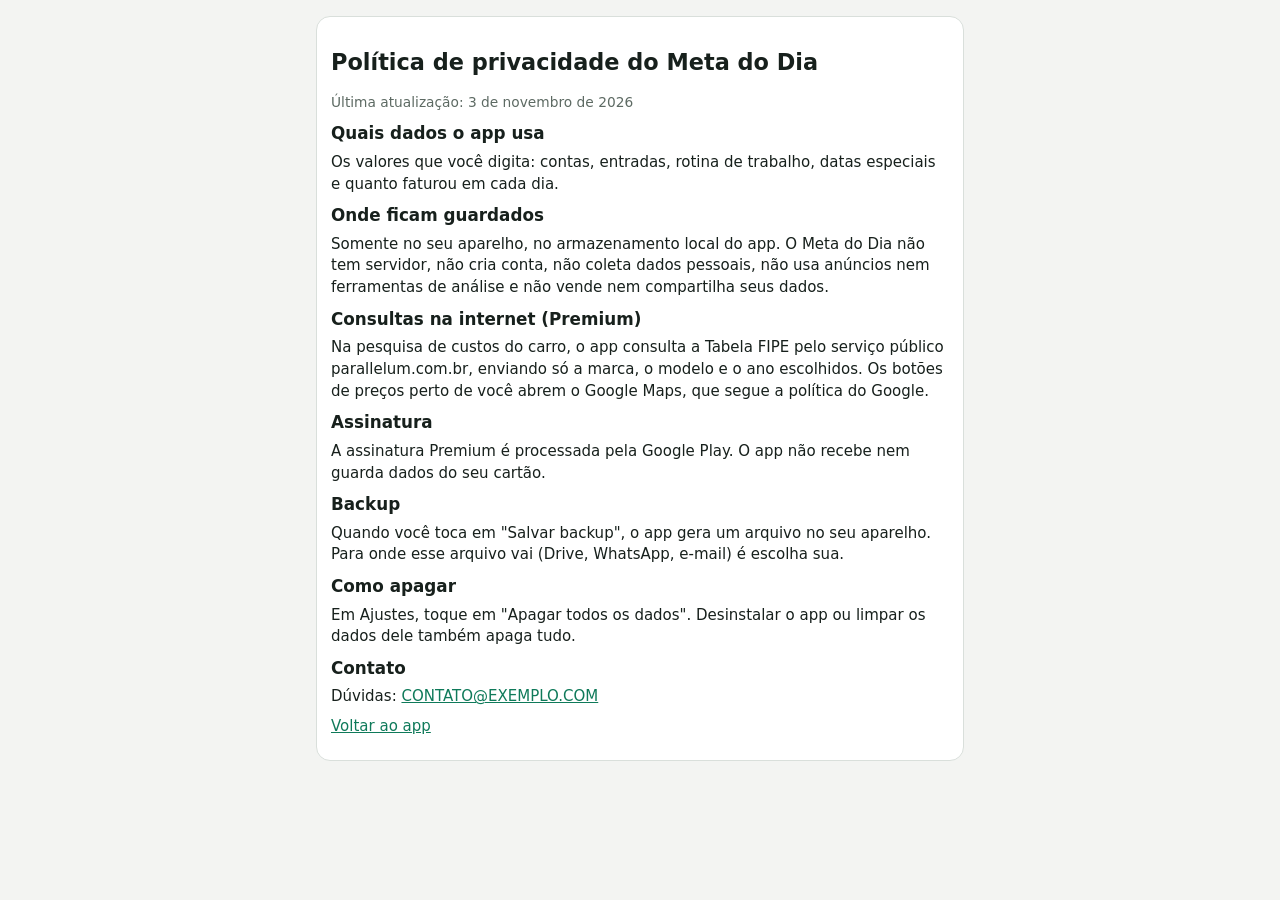
==== privacidade.html @ c52a78ba "Publica o app Meta do Dia (PWA) Co-Authored-By: Claude Opus 5.5 <noreply@anthropic.com> Claude-Sessi" ====
<!DOCTYPE html>
<html lang="pt-BR">
<head>
<meta charset="UTF-8">
<meta name="viewport" content="width=device-width, initial-scale=1">
<title>Privacidade · Meta do Dia</title>
<link rel="stylesheet" href="styles.css">
<style>body{padding-bottom:24px}.wrap{max-width:680px}h1{font-size:1.4rem}</style>
</head>
<body>
<main class="wrap">
<div class="card">
<h1>Política de privacidade do Meta do Dia</h1>
<p class="muted">Última atualização: 3 de novembro de 2026</p>
<h2>Quais dados o app usa</h2>
<p>Os valores que você digita: contas, entradas, rotina de trabalho, datas especiais e quanto faturou em cada dia.</p>
<h2>Onde ficam guardados</h2>
<p>Somente no seu aparelho, no armazenamento local do app. O Meta do Dia não tem servidor, não cria conta, não coleta dados pessoais, não usa anúncios nem ferramentas de análise e não vende nem compartilha seus dados.</p>
<h2>Consultas na internet (Premium)</h2>
<p>Na pesquisa de custos do carro, o app consulta a Tabela FIPE pelo serviço público parallelum.com.br, enviando só a marca, o modelo e o ano escolhidos. Os botões de preços perto de você abrem o Google Maps, que segue a política do Google.</p>
<h2>Assinatura</h2>
<p>A assinatura Premium é processada pela Google Play. O app não recebe nem guarda dados do seu cartão.</p>
<h2>Backup</h2>
<p>Quando você toca em "Salvar backup", o app gera um arquivo no seu aparelho. Para onde esse arquivo vai (Drive, WhatsApp, e-mail) é escolha sua.</p>
<h2>Como apagar</h2>
<p>Em Ajustes, toque em "Apagar todos os dados". Desinstalar o app ou limpar os dados dele também apaga tudo.</p>
<h2>Contato</h2>
<p>Dúvidas: <a href="mailto:CONTATO@EXEMPLO.COM">CONTATO@EXEMPLO.COM</a></p>
<p><a href="index.html">Voltar ao app</a></p>
</div>
</main>
</body>
</html>
---- styles.css ----
/* Meta do Dia: fontes do sistema (funciona offline), cores em tokens, claro e escuro */
:root{
  --bg:#f3f4f2; --surface:#ffffff; --fg:#17201c; --muted:#5d6a63; --line:#d9dfdb;
  --accent:#0f7a5a; --accent-fg:#ffffff; --accent-soft:#dff1ea; --good:#137a43; --good-bg:#e3f4ea; --bad:#b4372b; --bad-bg:#fbe7e4;
  --warn:#9a5b00; --warn-bg:#fdf0d9; --chip:#e8ece9; --gold:#b07d10; --gold-bg:#fbf1d6;
  --font:system-ui,-apple-system,"Segoe UI",Roboto,sans-serif; --num:ui-monospace,"Roboto Mono",monospace;
  --shadow:0 -8px 30px rgba(0,0,0,.18);
  color-scheme:light;
}
@media (prefers-color-scheme:dark){:root:not([data-theme="light"]){
  --bg:#111614; --surface:#19201d; --fg:#e7ece9; --muted:#9aa8a0; --line:#2c3632;
  --accent:#3cc497; --accent-fg:#06140f; --accent-soft:#183a2e; --good:#5fd48f; --good-bg:#16301f; --bad:#ff8a7a; --bad-bg:#3a1c18;
  --warn:#f2b45a; --warn-bg:#3a2a12; --chip:#242d29; --gold:#e8bd55; --gold-bg:#352a10; --shadow:0 -8px 30px rgba(0,0,0,.5); color-scheme:dark}}
:root[data-theme="dark"]{
  --bg:#111614; --surface:#19201d; --fg:#e7ece9; --muted:#9aa8a0; --line:#2c3632;
  --accent:#3cc497; --accent-fg:#06140f; --accent-soft:#183a2e; --good:#5fd48f; --good-bg:#16301f; --bad:#ff8a7a; --bad-bg:#3a1c18;
  --warn:#f2b45a; --warn-bg:#3a2a12; --chip:#242d29; --gold:#e8bd55; --gold-bg:#352a10; --shadow:0 -8px 30px rgba(0,0,0,.5); color-scheme:dark}
*,*::before,*::after{box-sizing:border-box}
html{-webkit-text-size-adjust:100%}
body{margin:0;background:var(--bg);color:var(--fg);font-family:var(--font);font-size:15px;line-height:1.45;
  padding-bottom:calc(76px + env(safe-area-inset-bottom));-webkit-tap-highlight-color:transparent}
body.travado{overflow:hidden}
h2{font-size:1.05rem;margin:0 0 6px;font-weight:700}
h3{font-size:.95rem;margin:0 0 8px}
p{margin:0 0 8px}
.muted,.hint{color:var(--muted);font-size:.86rem}
.center{text-align:center}
.num{font-family:var(--num);font-variant-numeric:tabular-nums}
.opt{font-weight:400;color:var(--muted);font-size:.75rem}
a{color:var(--accent)}
button{font-family:inherit;color:inherit}
:focus-visible{outline:2px solid var(--accent);outline-offset:2px}
[hidden]{display:none!important}

.top{position:sticky;top:0;z-index:5;background:var(--surface);border-bottom:1px solid var(--line);
  padding:calc(8px + env(safe-area-inset-top)) 16px 8px;display:flex;align-items:center;justify-content:space-between;gap:10px}
.brand{display:flex;align-items:center;gap:8px;font-weight:800;font-size:1.05rem;min-width:0}
.brand img{border-radius:7px}
.pro-tag{font-size:.66rem;font-weight:800;letter-spacing:.06em;text-transform:uppercase;background:var(--gold-bg);color:var(--gold);border:1px solid var(--gold);padding:1px 7px;border-radius:999px}
.pro-mini{font-size:.62rem;font-weight:800;background:var(--gold-bg);color:var(--gold);padding:0 5px;border-radius:4px;margin-left:4px}
.cyc{display:flex;align-items:center;gap:4px}
.cyc-txt{display:grid;text-align:center;line-height:1.15;min-width:100px}
.cyc-txt strong{font-size:.92rem}
.cyc-txt span{font-size:.72rem;color:var(--muted)}
.ib{width:40px;height:40px;flex:none;border-radius:999px;border:1px solid var(--line);background:var(--bg);color:var(--fg);font-size:1.2rem;line-height:1;cursor:pointer}

.wrap{max-width:720px;margin:0 auto;padding:16px}
.view{display:grid;gap:14px}
.view>*,.items>*,.item>*,.r1>*,.r2>*{min-width:0}
.card{background:var(--surface);border:1px solid var(--line);border-radius:14px;padding:14px}
.h-row{display:flex;justify-content:space-between;align-items:center;gap:8px;margin-bottom:6px}
.h-row h2{margin:0}
.lnk{background:none;border:0;padding:0;color:var(--accent);font:inherit;font-weight:700;text-decoration:underline;cursor:pointer;text-align:left}

/* Início */
.hero{display:grid;gap:6px;text-align:center;padding:18px 14px;background:var(--accent-soft);border-color:transparent}
.hero-q{font-size:1.25rem;font-weight:800;margin:0}
.hero-meta{color:var(--muted);margin:0 0 6px}
.pend{display:grid;gap:6px;margin-top:6px;justify-items:center}
.ring-card{display:grid;grid-template-columns:120px 1fr;gap:14px;align-items:center;position:relative}
.ring{width:120px;height:120px;transform:rotate(-90deg)}
.ring circle{fill:none;stroke-width:12}
.ring-bg{stroke:var(--chip)}
.ring-fg{stroke:var(--accent);stroke-linecap:round;stroke-dasharray:326.73;stroke-dashoffset:326.73;transition:stroke-dashoffset .5s}
.ring-txt{position:absolute;left:14px;top:50%;width:120px;transform:translateY(-50%);display:grid;text-align:center;line-height:1.1}
.ring-txt span{font-size:1.5rem;font-weight:800}
.ring-txt small{font-size:.7rem;color:var(--muted)}
.ring-kv{display:grid;grid-template-columns:auto 1fr;gap:4px 10px;margin:0;font-size:.9rem}
.ring-kv dt{color:var(--muted)}
.ring-kv dd{margin:0;text-align:right;font-weight:700;overflow-wrap:anywhere}
.fs{display:flex;justify-content:space-between;align-items:center;gap:10px;flex-wrap:wrap;border-width:2px}
.fs>div{display:grid}
.fs .lbl{font-size:.72rem;text-transform:uppercase;letter-spacing:.05em;color:var(--muted);font-weight:700}
.fs .val{font-size:1.3rem;font-weight:800}
.fs .note{font-size:.82rem;color:var(--muted)}
.fs.pos{background:var(--good-bg);border-color:var(--good)} .fs.pos .val{color:var(--good)}
.fs.neg{background:var(--bad-bg);border-color:var(--bad)} .fs.neg .val{color:var(--bad)}
details.mais>summary{cursor:pointer;color:var(--accent);font-weight:700;font-size:.9rem;padding:6px 0;list-style:none}
details.mais>summary::-webkit-details-marker{display:none}
details.mais>summary::before{content:"▸ "}
details.mais[open]>summary::before{content:"▾ "}

.kv{display:grid;grid-template-columns:1fr auto;gap:6px 12px;margin:8px 0 0}
.kv dt{color:var(--muted);font-size:.9rem}
.kv dd{margin:0;text-align:right;font-family:var(--num);font-variant-numeric:tabular-nums}
.kv .tot{font-weight:800;color:var(--fg);border-top:1px solid var(--line);padding-top:8px;font-size:1rem}
.pos{color:var(--good)} .neg{color:var(--bad)} .warn-t{color:var(--warn);font-family:var(--font);font-size:.8rem;font-weight:700}

/* Botões, chips, campos */
label{display:grid;gap:4px;font-size:.82rem;color:var(--muted);font-weight:600}
input,select{font:1rem var(--font);padding:10px;border:1px solid var(--line);border-radius:10px;background:var(--bg);color:var(--fg);min-width:0;width:100%;min-height:46px}
input[inputmode="decimal"],input[inputmode="numeric"]{font-family:var(--num)}
.btn{font:700 .95rem var(--font);background:var(--accent);color:var(--accent-fg);border:1px solid var(--accent);border-radius:12px;padding:11px 16px;cursor:pointer;min-height:46px;display:inline-flex;align-items:center;justify-content:center;gap:4px;text-decoration:none}
.btn.big{min-height:56px;font-size:1.08rem;width:100%}
.btn.tiny{min-height:34px;padding:4px 10px;font-size:.8rem;border-radius:999px;background:transparent;color:var(--accent)}
.btn.ghost{background:transparent;color:var(--accent)}
.btn.danger{background:transparent;color:var(--bad);border-color:var(--bad)}
.btn:disabled{opacity:.45;cursor:not-allowed}
.btn.file{position:relative;overflow:hidden}
.btn.file input{position:absolute;inset:0;opacity:0;cursor:pointer}
.btn.wide{width:100%;margin-top:8px}
.row-btns{display:flex;flex-wrap:wrap;gap:8px}
.status{font-size:.85rem;color:var(--muted);min-height:1.2em;margin:8px 0 0}
.chips{display:flex;flex-wrap:wrap;gap:8px}
.chip{display:inline-flex;align-items:center;min-height:40px;padding:6px 14px;border-radius:999px;border:1px solid var(--line);background:var(--surface);color:var(--fg);font-size:.9rem;font-weight:600;cursor:pointer;text-decoration:none;position:relative}
.chip.on,.chip[aria-pressed="true"]{background:var(--accent);border-color:var(--accent);color:var(--accent-fg)}
.chip.ok{border-color:var(--good);color:var(--good);background:var(--good-bg)}
.chip.warn{border-color:var(--warn);color:var(--warn);background:var(--warn-bg)}
.chip.add{border-style:dashed;color:var(--accent);min-height:36px;font-size:.85rem;padding:4px 12px}
.chip.date input{position:absolute;inset:0;opacity:0;width:100%;min-height:0;cursor:pointer}
.chips.big .chip{min-height:48px;min-width:64px;justify-content:center;font-size:1rem}
.chips.add{margin:4px 0 10px}

.stepper{display:grid;gap:4px}
.stepper.inline{display:inline-grid}
.st-rot{font-size:.82rem;color:var(--muted);font-weight:600}
.st-box{display:grid;grid-template-columns:44px minmax(64px,1fr) 44px;align-items:center;border:1px solid var(--line);border-radius:12px;background:var(--bg);overflow:hidden}
.st-box button{height:44px;border:0;background:var(--chip);font-size:1.35rem;font-weight:700;cursor:pointer;color:var(--accent)}
.st-box button:active{background:var(--accent);color:var(--accent-fg)}
.st-box output{text-align:center;font-weight:700;font-size:.95rem;padding:0 4px;white-space:nowrap}
.slider-row{display:flex;align-items:center;gap:12px}
.slider-row input{flex:1;accent-color:var(--accent);min-height:44px;padding:0;border:0;background:none}
.slider-row b{font-size:1.2rem;min-width:3.2em;text-align:right}
.grid2{display:grid;grid-template-columns:repeat(2,minmax(0,1fr));gap:10px;margin:6px 0}
.grid3{display:grid;grid-template-columns:repeat(3,minmax(0,1fr));gap:8px;margin:6px 0}
.seg{display:flex;border:1px solid var(--line);border-radius:12px;overflow:hidden}
.seg button{flex:1;min-height:44px;border:0;background:transparent;color:var(--fg);font-weight:600;cursor:pointer}
.seg button[aria-checked="true"]{background:var(--accent);color:var(--accent-fg)}
.seg.sm button{min-height:38px;font-size:.85rem}

/* Dias */
.list{display:grid;gap:6px}
.day{display:grid;grid-template-columns:50px 1fr auto;gap:10px;align-items:center;background:var(--surface);border:1px solid var(--line);border-radius:12px;padding:10px;text-align:left;cursor:pointer;width:100%;font:inherit}
.day:disabled{cursor:default}
.day.off{opacity:.6}
.day.today{border-color:var(--accent);border-width:2px}
.day.pend{border-color:var(--warn)}
.day.pend .v{color:var(--warn);font-family:var(--font);font-weight:700;font-size:.85rem;background:var(--warn-bg);padding:4px 10px;border-radius:999px}
.day .d{display:grid;line-height:1.1;text-align:center}
.day .d b{font-family:var(--num);font-size:.98rem}
.day .d small{color:var(--muted);font-size:.72rem;text-transform:uppercase}
.day .p{min-width:0;display:grid;gap:1px}
.day .pl{font-size:.88rem;white-space:nowrap;overflow:hidden;text-overflow:ellipsis}
.day .mt{font-size:.78rem;color:var(--muted)}
.day .ac{font-size:.76rem}
.day .v{font-weight:700;text-align:right}
.chip-s{display:inline-block;font-size:.66rem;font-weight:800;padding:0 6px;border-radius:999px;background:var(--accent);color:var(--accent-fg);margin-right:4px;vertical-align:1px}

/* Listas editáveis */
.items{display:grid;gap:8px;margin:6px 0 10px}
.item{border:1px solid var(--line);border-radius:12px;background:var(--bg)}
details.item>summary{list-style:none;display:flex;justify-content:space-between;gap:10px;align-items:center;padding:12px;cursor:pointer;min-height:50px}
details.item>summary::-webkit-details-marker{display:none}
details.item>summary .nm{flex:1;min-width:0;overflow:hidden;text-overflow:ellipsis;white-space:nowrap;font-weight:600}
details.item>summary>.num{flex:none;font-size:.9rem}
details.item>summary::after{content:"▾";color:var(--muted)}
details.item[open]>summary::after{content:"▴"}
details.item[open]>summary{border-bottom:1px solid var(--line)}
details.item>:not(summary){margin:10px 10px 0}
details.item>:last-child{margin-bottom:10px}
.r1{display:grid;grid-template-columns:1fr 112px 44px;gap:8px;align-items:end}
.r1.code{grid-template-columns:1fr auto;margin-top:6px}
.r2{display:grid;grid-template-columns:repeat(2,minmax(0,1fr));gap:8px;align-items:end}
.item .eq{font-size:.78rem;color:var(--muted)}
.item .eq:empty{display:none}
.del{width:44px;height:46px;border-radius:10px;border:1px solid var(--line);background:var(--surface);color:var(--bad);font-size:1.05rem;cursor:pointer}
.tg{font-size:.66rem;font-weight:700;padding:1px 6px;border-radius:999px;background:var(--chip);color:var(--muted);vertical-align:1px}
.empty{color:var(--muted);font-size:.86rem;font-style:italic;margin:0}
.upsell{background:var(--gold-bg);border-color:var(--gold)}
.upsell h2{color:var(--fg)}

/* Rotina */
.rot{display:grid;gap:8px;margin-top:8px}
.rd{display:grid;grid-template-columns:64px 1fr 1fr;gap:8px;align-items:end}
.rd.off{grid-template-columns:64px 1fr}
.daytg{height:68px;border-radius:12px;border:1px solid var(--accent);background:var(--accent);color:var(--accent-fg);display:grid;place-content:center;cursor:pointer;line-height:1.2}
.daytg small{font-size:.68rem;font-family:var(--num)}
.rd.off .daytg{background:var(--surface);color:var(--muted);border:1px dashed var(--line);height:48px}
.rd .st-box{grid-template-columns:38px minmax(48px,1fr) 38px}
.rd .st-box button{height:42px}
.rd .st-rot{font-size:.72rem}
.sum{margin:12px 0 0;font-size:.9rem}

/* Barra inferior e botão + */
.tabbar{position:fixed;left:0;right:0;bottom:0;z-index:20;background:var(--surface);border-top:1px solid var(--line);
  display:grid;grid-template-columns:repeat(5,1fr);padding-bottom:env(safe-area-inset-bottom)}
.tabbar button{border:0;background:none;color:var(--muted);font-size:.72rem;font-weight:600;padding:8px 0 10px;display:grid;justify-items:center;gap:2px;cursor:pointer;min-height:58px}
.tabbar svg{width:24px;height:24px;fill:none;stroke:currentColor;stroke-width:1.8;stroke-linecap:round;stroke-linejoin:round}
.tabbar button[aria-current="page"]{color:var(--accent)}
.fab{position:fixed;right:16px;bottom:calc(74px + env(safe-area-inset-bottom));z-index:21;width:62px;height:62px;border-radius:20px;border:0;
  background:var(--accent);color:var(--accent-fg);font-size:2.1rem;font-weight:400;line-height:1;cursor:pointer;box-shadow:0 6px 18px rgba(0,0,0,.25)}

/* Folhas */
.sheet{position:fixed;inset:0;z-index:40;display:flex;align-items:flex-end;justify-content:center}
.sheet-bg{position:absolute;inset:0;background:rgba(0,0,0,.45)}
.sheet-box{position:relative;width:100%;max-width:560px;background:var(--surface);border-radius:20px 20px 0 0;box-shadow:var(--shadow);
  padding:8px 16px calc(16px + env(safe-area-inset-bottom));display:grid;gap:10px;max-height:94vh;overflow:auto;animation:sobe .2s ease-out}
.sheet-box.tall{min-height:70vh;align-content:start}
@keyframes sobe{from{transform:translateY(40px);opacity:.4}to{transform:none;opacity:1}}
@media (prefers-reduced-motion:reduce){.sheet-box{animation:none}}
.grab{width:40px;height:5px;border-radius:9px;background:var(--line);justify-self:center}
.pad-head{display:flex;justify-content:space-between;align-items:center;gap:8px}
.pad-head strong{font-size:1.15rem}
.pad-display{display:block;text-align:center;font-size:2.4rem;font-weight:800;padding:6px 0;letter-spacing:-.02em}
.pad-display.zero{color:var(--muted)}
.keys{display:grid;grid-template-columns:repeat(3,1fr);gap:8px}
.key{height:58px;border-radius:14px;border:0;background:var(--chip);font:700 1.5rem var(--num);cursor:pointer;color:var(--fg)}
.key:active{background:var(--accent);color:var(--accent-fg)}
.key.bs{font-family:var(--font);font-size:1.3rem}
@media (max-height:700px){.key{height:48px}.pad-display{font-size:2rem;padding:0}}

/* Configuração inicial, premium, pesquisa */
.wz-top{display:flex;justify-content:space-between;align-items:center;gap:8px;min-height:40px}
.dots{display:flex;gap:6px}
.dots i{width:26px;height:5px;border-radius:9px;background:var(--line)}
.dots i.on{background:var(--accent)}
.wz-h{font-size:1.35rem;line-height:1.2;margin:6px 0 4px}
.wz-nav{display:grid;grid-template-columns:auto 1fr;gap:8px;margin-top:8px}
.wz-nav .btn:last-child{min-height:54px}
.wz-vals{display:grid;gap:8px}
.wz-val{grid-template-columns:1fr 130px;align-items:center;color:var(--fg);font-size:.92rem}
.wz-val small{color:var(--muted);font-weight:400;display:block}
.wz-st{display:grid;gap:10px;margin-top:6px}
.big-in{display:flex;align-items:center;gap:8px;border:2px solid var(--accent);border-radius:14px;padding:4px 14px;background:var(--bg)}
.big-in span{font-size:1.4rem;color:var(--muted);font-weight:700}
.big-in input{border:0;background:none;font-size:1.8rem;font-weight:800;padding:8px 0}
.big-in input:focus-visible{outline:none}
.wz-res{display:grid;gap:4px;text-align:center;background:var(--accent-soft);border-radius:14px;padding:16px}
.wz-res>b{font-size:2rem;color:var(--accent)}
.beneficios{margin:0;padding-left:20px;display:grid;gap:8px}
.planos{display:grid;gap:8px}
.pq{border-top:1px solid var(--line);padding-top:12px;display:grid;gap:8px}
.pq-res{display:grid;gap:2px;align-content:end}
.pq-res b{font-size:1.3rem}

.toast{position:fixed;left:16px;right:16px;bottom:calc(148px + env(safe-area-inset-bottom));z-index:50;max-width:520px;margin:0 auto;
  background:var(--fg);color:var(--bg);border-radius:14px;padding:12px 14px;display:flex;align-items:center;justify-content:space-between;gap:10px;font-weight:600;box-shadow:0 6px 18px rgba(0,0,0,.3)}
.toast button{background:none;border:1px solid currentColor;color:inherit;border-radius:999px;padding:6px 12px;font-weight:700;cursor:pointer;white-space:nowrap}
.ring-card{grid-template-columns:110px 1fr}
.ring{width:110px;height:110px}
.ring-txt{width:110px}
.ring-kv{grid-template-columns:1fr;gap:0}
.ring-kv dt{font-size:.75rem}
.ring-kv dd{text-align:left;font-size:1.05rem;margin-bottom:6px}
.brand span{white-space:nowrap}
@media (max-width:440px){.top .pro-tag{display:none}}
.wz-res2{display:grid;grid-template-columns:1fr 1fr;gap:10px}
.wz-res2>div{display:grid;gap:2px;text-align:center;background:var(--accent-soft);border-radius:14px;padding:14px 8px}
.wz-res2 b{font-size:1.45rem;color:var(--accent);overflow-wrap:anywhere}
.upsell .pro-tag{display:inline-block;margin-bottom:6px}
.chip.locked{color:var(--muted)}
.pad-fields{display:grid;grid-template-columns:1fr 1fr;gap:8px}
.pad-fields .pf:first-child{grid-column:1/-1}
.pf{display:grid;gap:0;text-align:left;border:2px solid var(--line);border-radius:14px;background:var(--bg);padding:8px 12px;cursor:pointer;min-width:0}
.pf small{font-size:.75rem;color:var(--muted);font-weight:700}
.pf output{font-size:1.7rem;font-weight:800;white-space:nowrap;overflow:hidden;text-overflow:ellipsis}
.pf.zero output{color:var(--muted)}
.pf.on{border-color:var(--accent);background:var(--surface)}
.pad-lucro{min-height:1.3em;margin:0;font-size:.85rem}
.treme{animation:treme .3s}
@keyframes treme{25%{transform:translateX(-6px)}75%{transform:translateX(6px)}}
#kmSt .st-box{grid-template-columns:38px minmax(48px,1fr) 38px}
@media (max-height:700px){.pf output{font-size:1.4rem}}
.pad-apps{display:grid;grid-template-columns:repeat(2,minmax(0,1fr));gap:8px}
.pf.sm{padding:6px 10px;border-width:2px}
.pf.sm output{font-size:1.15rem}
.pf.add{border-style:dashed;color:var(--accent);font-weight:700;align-content:center}
.pf.total{background:var(--accent-soft);border-color:transparent;cursor:default}
.part-head{display:flex;justify-content:space-between;align-items:center;margin-top:10px;font-weight:700;font-size:.9rem}
.parts{display:grid;gap:6px;margin-top:6px}
.part{display:grid;grid-template-columns:1fr auto 44px;gap:8px;align-items:center;background:var(--bg);border:1px solid var(--line);border-radius:12px;padding:6px 6px 6px 12px}
.part .nm{min-width:0;display:grid;font-size:.88rem;overflow:hidden;text-overflow:ellipsis;white-space:nowrap}
.part small{color:var(--muted);font-size:.75rem}
.part .del{height:40px}
/* Tela de venda do Premium */
.sheet-box.venda-box{padding-top:0}
.sheet-box.venda-box .grab{position:absolute;top:8px;left:50%;transform:translateX(-50%);z-index:1;background:rgba(255,255,255,.5)}
.venda{display:grid;gap:14px;margin:0 -16px}
.venda>*{margin:0 16px}
.v-hero{margin:0;padding:22px 16px 20px;background:linear-gradient(150deg,#0b5e45 0%,#0f7a5a 55%,#2a9a74 100%);color:#fff;border-radius:20px 20px 0 0}
.v-hero .ib{background:rgba(255,255,255,.15);border-color:transparent;color:#fff}
.v-hero .pro-tag{background:#f7d774;color:#4a3500;border-color:#f7d774}
.v-hero h2{font-size:1.5rem;line-height:1.2;margin:14px 0 8px;text-wrap:balance}
.v-hero p{margin:0;opacity:.92;font-size:.95rem}
.v-ok{background:var(--good-bg);color:var(--good);border-radius:12px;padding:12px}
.v-ben{display:grid;gap:12px}
.v-b{display:grid;grid-template-columns:44px 1fr;gap:12px;align-items:start}
.v-b b{font-size:1rem}
.v-b p{margin:2px 0 0;color:var(--muted);font-size:.88rem}
.v-ic{width:44px;height:44px;border-radius:12px;background:var(--accent-soft);color:var(--accent);display:grid;place-items:center}
.v-ic svg{width:24px;height:24px;fill:none;stroke:currentColor;stroke-width:1.8;stroke-linecap:round;stroke-linejoin:round}
.v-ancora{background:var(--gold-bg);border:1px solid var(--gold);border-radius:12px;padding:12px;font-size:.92rem;text-align:center}
.v-planos{display:grid;gap:10px}
.v-plano{position:relative;display:grid;grid-template-columns:22px 1fr auto;gap:10px;align-items:center;text-align:left;width:100%;padding:14px 12px;border:2px solid var(--line);border-radius:14px;background:var(--surface);cursor:pointer;font:inherit;color:var(--fg)}
.v-plano.on{border-color:var(--accent);background:var(--accent-soft)}
.v-radio{width:20px;height:20px;border-radius:50%;border:2px solid var(--line)}
.v-plano.on .v-radio{border:6px solid var(--accent)}
.v-nome,.v-preco{display:grid;line-height:1.25}
.v-nome small{color:var(--good);font-weight:700;font-size:.8rem}
.v-preco{text-align:right}
.v-preco b{font-size:1.1rem}
.v-preco small{color:var(--muted);font-size:.75rem}
.v-selo{position:absolute;top:-10px;right:12px;background:var(--gold);color:#fff;font-size:.68rem;font-weight:800;text-transform:uppercase;letter-spacing:.05em;padding:2px 8px;border-radius:999px}
:root[data-theme="dark"] .v-selo{color:#2a1f00}
.v-cta{font-size:1.1rem;min-height:58px;box-shadow:0 6px 18px rgba(15,122,90,.35)}
.v-conf{text-align:center;font-size:.8rem;color:var(--muted);margin:-4px 16px 0}
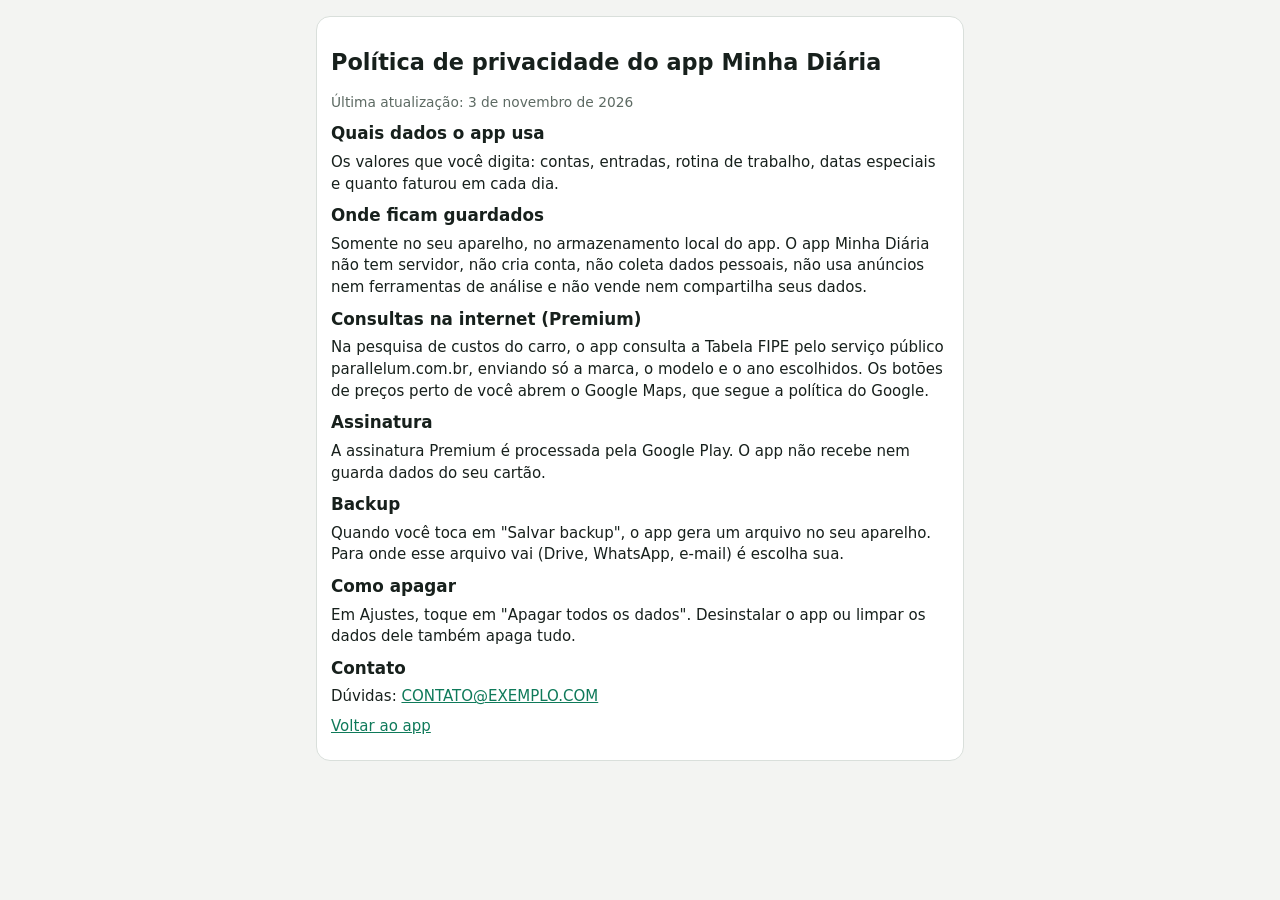
==== commit ff8614b3: "Renomeia o app para Minha Diária Co-Authored-By: Claude Opus 5.5 <noreply@anthropic.com> Claude-Sess" ====
--- a/privacidade.html
+++ b/privacidade.html
@@ -3,19 +3,19 @@
 <head>
 <meta charset="UTF-8">
 <meta name="viewport" content="width=device-width, initial-scale=1">
-<title>Privacidade · Meta do Dia</title>
+<title>Privacidade · Minha Diária</title>
 <link rel="stylesheet" href="styles.css">
 <style>body{padding-bottom:24px}.wrap{max-width:680px}h1{font-size:1.4rem}</style>
 </head>
 <body>
 <main class="wrap">
 <div class="card">
-<h1>Política de privacidade do Meta do Dia</h1>
+<h1>Política de privacidade do app Minha Diária</h1>
 <p class="muted">Última atualização: 3 de novembro de 2026</p>
 <h2>Quais dados o app usa</h2>
 <p>Os valores que você digita: contas, entradas, rotina de trabalho, datas especiais e quanto faturou em cada dia.</p>
 <h2>Onde ficam guardados</h2>
-<p>Somente no seu aparelho, no armazenamento local do app. O Meta do Dia não tem servidor, não cria conta, não coleta dados pessoais, não usa anúncios nem ferramentas de análise e não vende nem compartilha seus dados.</p>
+<p>Somente no seu aparelho, no armazenamento local do app. O app Minha Diária não tem servidor, não cria conta, não coleta dados pessoais, não usa anúncios nem ferramentas de análise e não vende nem compartilha seus dados.</p>
 <h2>Consultas na internet (Premium)</h2>
 <p>Na pesquisa de custos do carro, o app consulta a Tabela FIPE pelo serviço público parallelum.com.br, enviando só a marca, o modelo e o ano escolhidos. Os botões de preços perto de você abrem o Google Maps, que segue a política do Google.</p>
 <h2>Assinatura</h2>
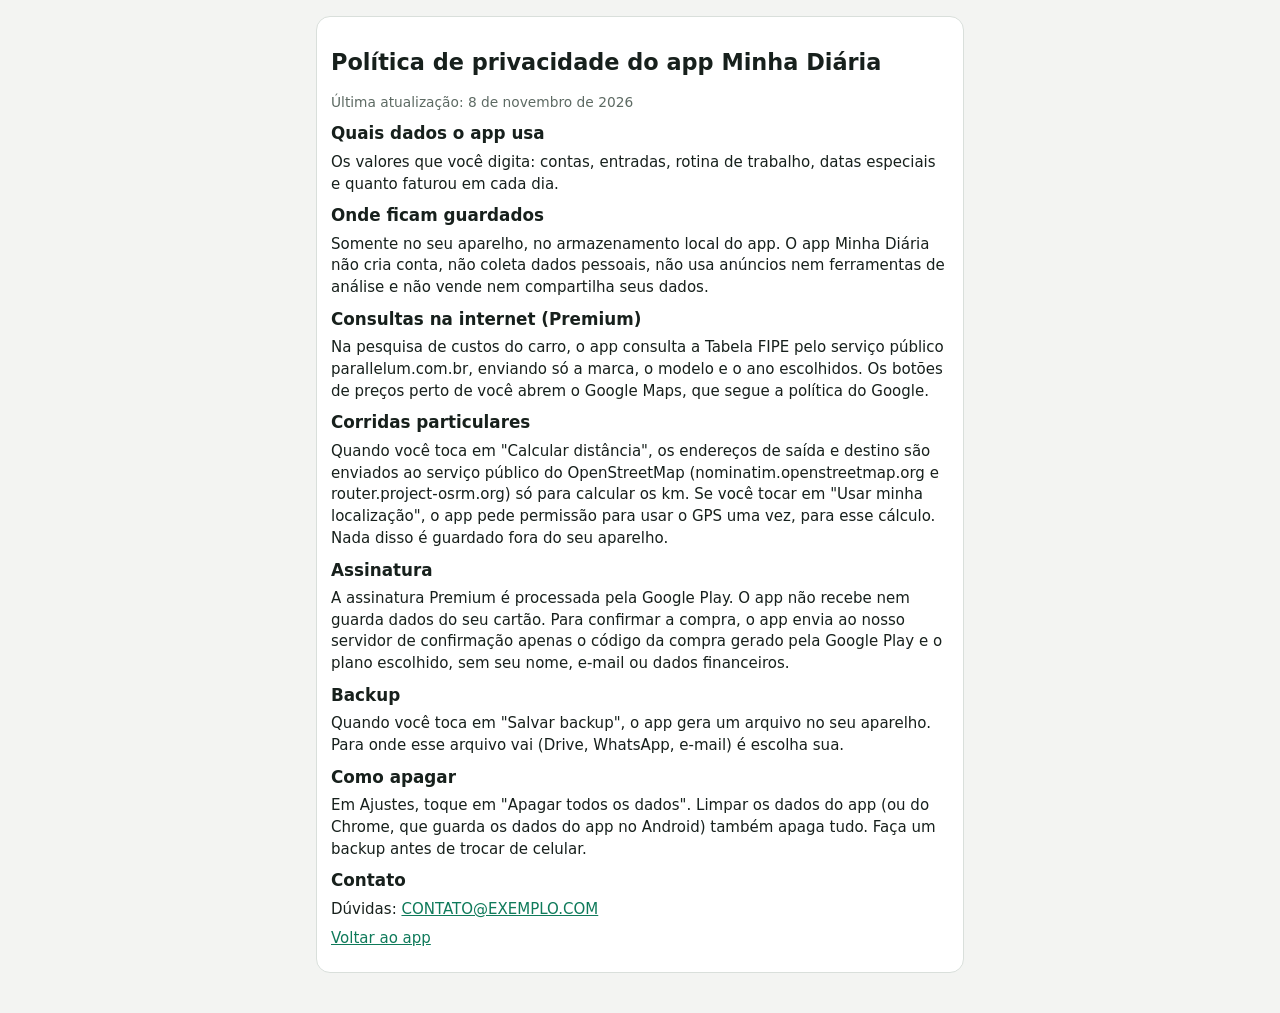
==== commit 4c0beff4: "Segurança: código de teste só no computador, CSP, confirmação refeita ao abrir, aviso de renovação C" ====
--- a/privacidade.html
+++ b/privacidade.html
@@ -11,19 +11,21 @@
 <main class="wrap">
 <div class="card">
 <h1>Política de privacidade do app Minha Diária</h1>
-<p class="muted">Última atualização: 3 de novembro de 2026</p>
+<p class="muted">Última atualização: 8 de novembro de 2026</p>
 <h2>Quais dados o app usa</h2>
 <p>Os valores que você digita: contas, entradas, rotina de trabalho, datas especiais e quanto faturou em cada dia.</p>
 <h2>Onde ficam guardados</h2>
-<p>Somente no seu aparelho, no armazenamento local do app. O app Minha Diária não tem servidor, não cria conta, não coleta dados pessoais, não usa anúncios nem ferramentas de análise e não vende nem compartilha seus dados.</p>
+<p>Somente no seu aparelho, no armazenamento local do app. O app Minha Diária não cria conta, não coleta dados pessoais, não usa anúncios nem ferramentas de análise e não vende nem compartilha seus dados.</p>
 <h2>Consultas na internet (Premium)</h2>
 <p>Na pesquisa de custos do carro, o app consulta a Tabela FIPE pelo serviço público parallelum.com.br, enviando só a marca, o modelo e o ano escolhidos. Os botões de preços perto de você abrem o Google Maps, que segue a política do Google.</p>
+<h2>Corridas particulares</h2>
+<p>Quando você toca em "Calcular distância", os endereços de saída e destino são enviados ao serviço público do OpenStreetMap (nominatim.openstreetmap.org e router.project-osrm.org) só para calcular os km. Se você tocar em "Usar minha localização", o app pede permissão para usar o GPS uma vez, para esse cálculo. Nada disso é guardado fora do seu aparelho.</p>
 <h2>Assinatura</h2>
-<p>A assinatura Premium é processada pela Google Play. O app não recebe nem guarda dados do seu cartão.</p>
+<p>A assinatura Premium é processada pela Google Play. O app não recebe nem guarda dados do seu cartão. Para confirmar a compra, o app envia ao nosso servidor de confirmação apenas o código da compra gerado pela Google Play e o plano escolhido, sem seu nome, e-mail ou dados financeiros.</p>
 <h2>Backup</h2>
 <p>Quando você toca em "Salvar backup", o app gera um arquivo no seu aparelho. Para onde esse arquivo vai (Drive, WhatsApp, e-mail) é escolha sua.</p>
 <h2>Como apagar</h2>
-<p>Em Ajustes, toque em "Apagar todos os dados". Desinstalar o app ou limpar os dados dele também apaga tudo.</p>
+<p>Em Ajustes, toque em "Apagar todos os dados". Limpar os dados do app (ou do Chrome, que guarda os dados do app no Android) também apaga tudo. Faça um backup antes de trocar de celular.</p>
 <h2>Contato</h2>
 <p>Dúvidas: <a href="mailto:CONTATO@EXEMPLO.COM">CONTATO@EXEMPLO.COM</a></p>
 <p><a href="index.html">Voltar ao app</a></p>
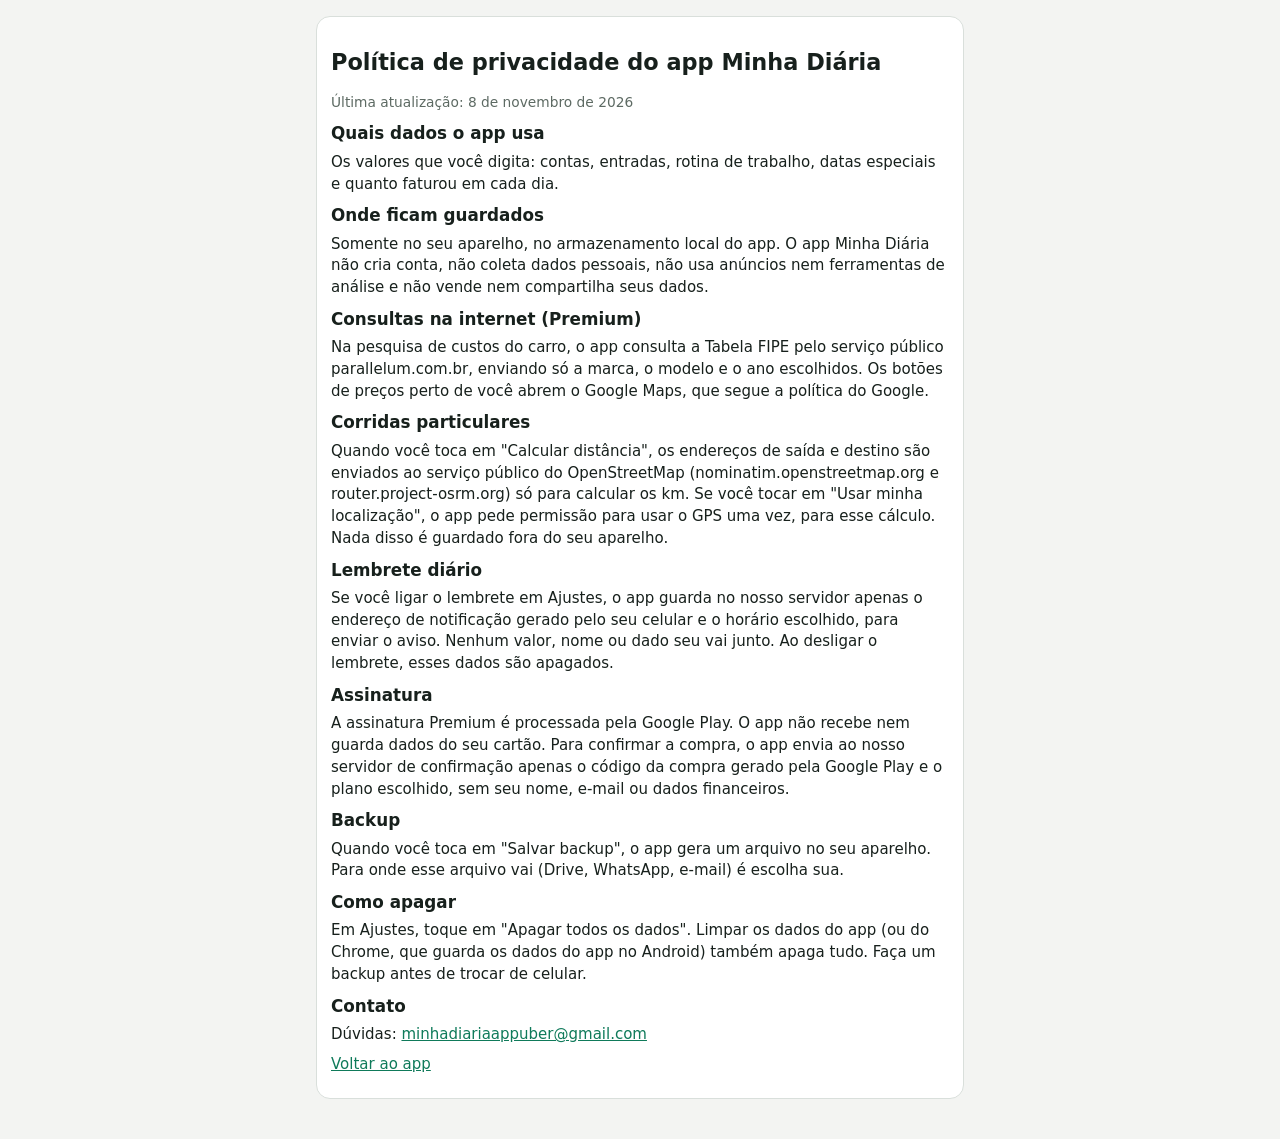
==== commit 4f2e4a69: "Novidades: lembretes, conquistas, resumo do mês, gastos do dia, análises do Premium e teste grátis C" ====
--- a/privacidade.html
+++ b/privacidade.html
@@ -20,6 +20,8 @@
 <p>Na pesquisa de custos do carro, o app consulta a Tabela FIPE pelo serviço público parallelum.com.br, enviando só a marca, o modelo e o ano escolhidos. Os botões de preços perto de você abrem o Google Maps, que segue a política do Google.</p>
 <h2>Corridas particulares</h2>
 <p>Quando você toca em "Calcular distância", os endereços de saída e destino são enviados ao serviço público do OpenStreetMap (nominatim.openstreetmap.org e router.project-osrm.org) só para calcular os km. Se você tocar em "Usar minha localização", o app pede permissão para usar o GPS uma vez, para esse cálculo. Nada disso é guardado fora do seu aparelho.</p>
+<h2>Lembrete diário</h2>
+<p>Se você ligar o lembrete em Ajustes, o app guarda no nosso servidor apenas o endereço de notificação gerado pelo seu celular e o horário escolhido, para enviar o aviso. Nenhum valor, nome ou dado seu vai junto. Ao desligar o lembrete, esses dados são apagados.</p>
 <h2>Assinatura</h2>
 <p>A assinatura Premium é processada pela Google Play. O app não recebe nem guarda dados do seu cartão. Para confirmar a compra, o app envia ao nosso servidor de confirmação apenas o código da compra gerado pela Google Play e o plano escolhido, sem seu nome, e-mail ou dados financeiros.</p>
 <h2>Backup</h2>
@@ -27,7 +29,7 @@
 <h2>Como apagar</h2>
 <p>Em Ajustes, toque em "Apagar todos os dados". Limpar os dados do app (ou do Chrome, que guarda os dados do app no Android) também apaga tudo. Faça um backup antes de trocar de celular.</p>
 <h2>Contato</h2>
-<p>Dúvidas: <a href="mailto:CONTATO@EXEMPLO.COM">CONTATO@EXEMPLO.COM</a></p>
+<p>Dúvidas: <a href="mailto:minhadiariaappuber@gmail.com">minhadiariaappuber@gmail.com</a></p>
 <p><a href="index.html">Voltar ao app</a></p>
 </div>
 </main>
--- a/styles.css
+++ b/styles.css
@@ -273,7 +273,8 @@
 .part small{color:var(--muted);font-size:.75rem}
 .part .del{height:40px}
 /* Tela de venda do Premium */
-.sheet-box.venda-box{padding-top:0}
+.sheet-box.venda-box{padding-top:0;padding-left:0;padding-right:0}
+.venda-box .venda{margin:0}
 .sheet-box.venda-box .grab{position:absolute;top:8px;left:50%;transform:translateX(-50%);z-index:1;background:rgba(255,255,255,.5)}
 .venda{display:grid;gap:14px;margin:0 -16px}
 .venda>*{margin:0 16px}
@@ -304,3 +305,44 @@
 :root[data-theme="dark"] .v-selo{color:#2a1f00}
 .v-cta{font-size:1.1rem;min-height:58px;box-shadow:0 6px 18px rgba(15,122,90,.35)}
 .v-conf{text-align:center;font-size:.8rem;color:var(--muted);margin:-4px 16px 0}
+
+/* ---------- avisos, conquistas, análises (nov/2026) ---------- */
+.pad-fields.dois .pf:first-child{grid-column:auto}
+.pad-dica{margin:6px 0 8px}
+#padMais label,#padMais .stepper{margin-top:8px}
+#padTurnos{margin-top:8px}
+#avisos{display:grid;gap:10px}
+#avisos:empty{display:none}
+.aviso{display:grid;gap:4px;border-left:4px solid var(--warn);background:var(--warn-bg)}
+.aviso.neg{border-left-color:var(--bad);background:var(--bad-bg)}
+.aviso p{margin:0;font-size:.88rem}
+.aviso .row-btns{margin-top:6px}
+.streak{display:flex;gap:12px;align-items:center;margin:6px 0 10px}
+.streak .fogo{font-size:2.2rem;font-weight:800;color:var(--accent);min-width:56px;height:56px;border-radius:999px;background:var(--accent-soft);display:grid;place-items:center}
+.streak span{display:grid;gap:2px}
+.badges{display:flex;flex-wrap:wrap;gap:6px}
+.badge{display:inline-flex;gap:4px;align-items:center;font-size:.78rem;font-weight:700;padding:4px 10px;border-radius:999px;background:var(--chip);color:var(--muted)}
+.badge.on{background:var(--gold-bg);color:var(--gold)}
+.trava{display:grid;gap:8px;justify-items:start}
+.trava p{margin:0}
+.graf{width:100%;height:auto;display:block;margin-top:6px}
+.graf .b-fat{fill:var(--accent)}
+.graf .b-luc{fill:var(--gold)}
+.graf .eixo{stroke:var(--line)}
+.graf text{fill:var(--muted);font-size:10px;font-family:var(--font)}
+.legenda{font-size:.8rem;color:var(--muted);display:flex;gap:6px;align-items:center;margin:6px 0 0}
+.lg{display:inline-block;width:10px;height:10px;border-radius:3px;margin-left:6px}
+.lg.fat{background:var(--accent);margin-left:0}.lg.luc{background:var(--gold)}
+.rank{display:grid;gap:6px;margin-top:6px}
+.rk{display:grid;grid-template-columns:44px 1fr auto;gap:8px;align-items:center;font-size:.88rem}
+.rk .bar{height:10px;border-radius:999px;background:var(--chip);overflow:hidden}
+.rk .bar i{display:block;height:100%;background:var(--accent);opacity:.55;border-radius:999px}
+.rk.top .bar i{opacity:1}
+.rk.top b{color:var(--accent)}
+#abastBox h3{font-size:.95rem;margin:14px 0 0}
+.switch{display:flex;gap:8px;align-items:center;font-size:.95rem;color:var(--fg);font-weight:600}
+.switch input{width:22px;height:22px;min-height:0;accent-color:var(--accent)}
+.lembrete{display:grid;grid-template-columns:auto 1fr;gap:12px;align-items:end}
+.resumo-img{width:100%;max-width:320px;justify-self:center;border-radius:14px;margin:10px auto;display:block;border:1px solid var(--line)}
+.v-trial{font-size:.82rem;color:var(--muted);text-align:center;margin:6px 0 0}
+.venda>.btn.big{width:auto}
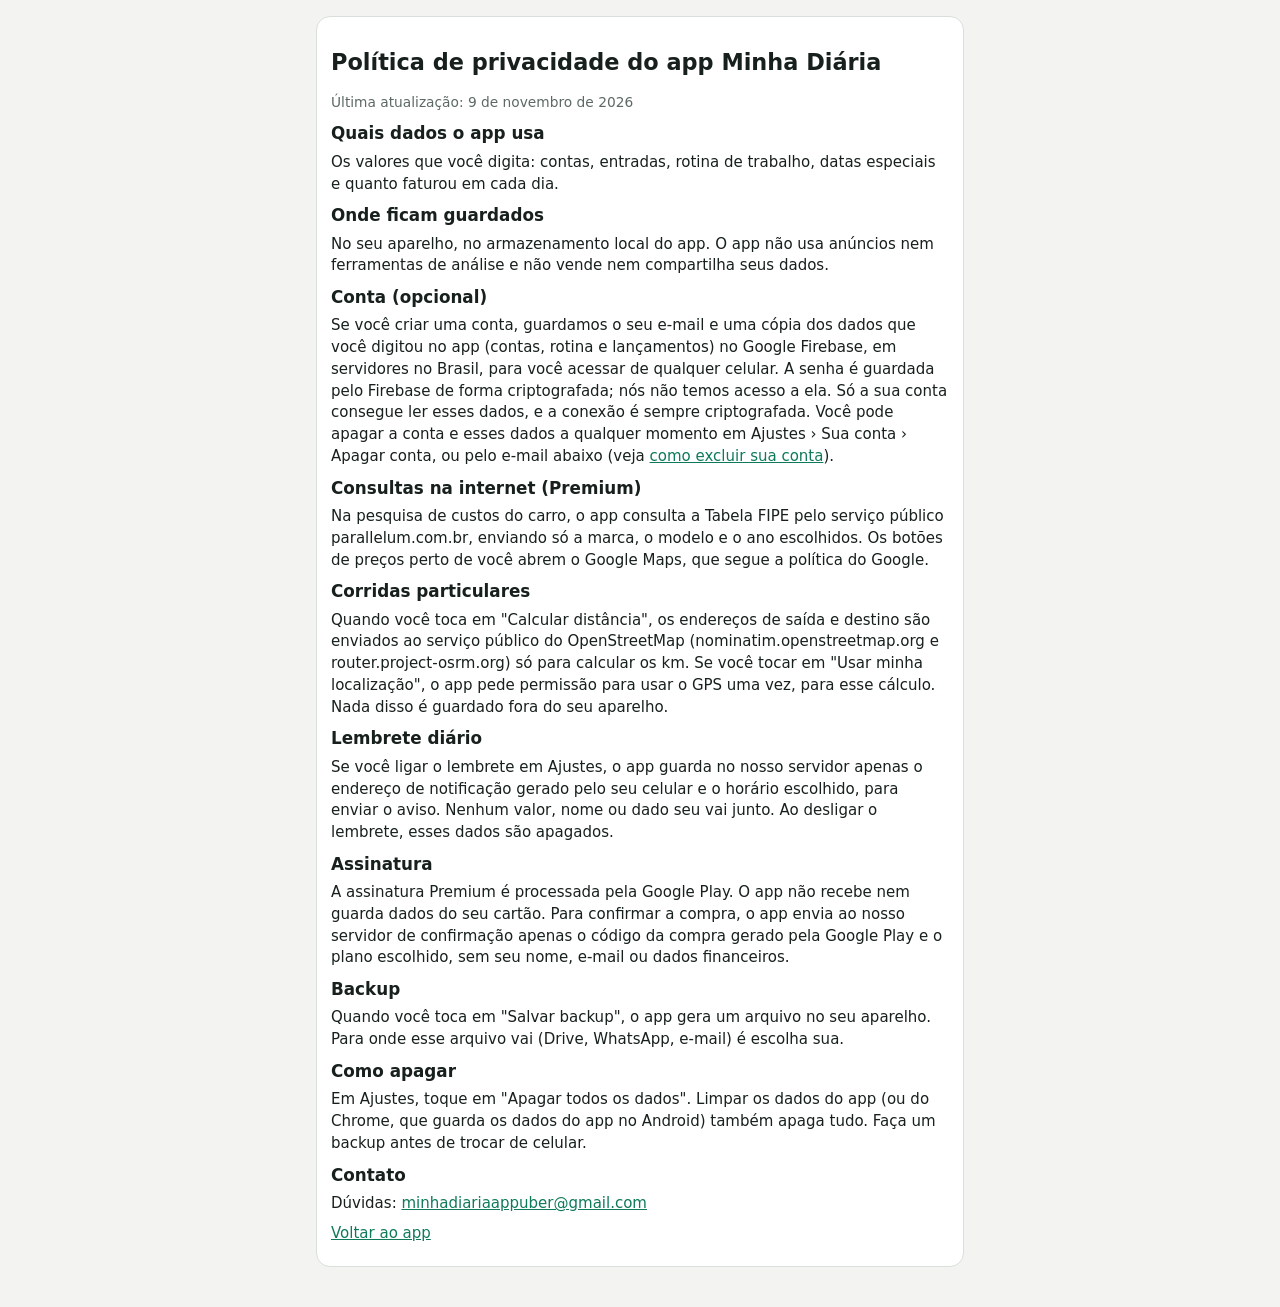
==== commit 1487365b: "Conta e nuvem: cadastro com e-mail e senha, sincronização e apagar conta Co-Authored-By: Claude Opus" ====
--- a/privacidade.html
+++ b/privacidade.html
@@ -11,11 +11,13 @@
 <main class="wrap">
 <div class="card">
 <h1>Política de privacidade do app Minha Diária</h1>
-<p class="muted">Última atualização: 8 de novembro de 2026</p>
+<p class="muted">Última atualização: 9 de novembro de 2026</p>
 <h2>Quais dados o app usa</h2>
 <p>Os valores que você digita: contas, entradas, rotina de trabalho, datas especiais e quanto faturou em cada dia.</p>
 <h2>Onde ficam guardados</h2>
-<p>Somente no seu aparelho, no armazenamento local do app. O app Minha Diária não cria conta, não coleta dados pessoais, não usa anúncios nem ferramentas de análise e não vende nem compartilha seus dados.</p>
+<p>No seu aparelho, no armazenamento local do app. O app não usa anúncios nem ferramentas de análise e não vende nem compartilha seus dados.</p>
+<h2>Conta (opcional)</h2>
+<p>Se você criar uma conta, guardamos o seu e-mail e uma cópia dos dados que você digitou no app (contas, rotina e lançamentos) no Google Firebase, em servidores no Brasil, para você acessar de qualquer celular. A senha é guardada pelo Firebase de forma criptografada; nós não temos acesso a ela. Só a sua conta consegue ler esses dados, e a conexão é sempre criptografada. Você pode apagar a conta e esses dados a qualquer momento em Ajustes › Sua conta › Apagar conta, ou pelo e-mail abaixo (veja <a href="excluir-conta.html">como excluir sua conta</a>).</p>
 <h2>Consultas na internet (Premium)</h2>
 <p>Na pesquisa de custos do carro, o app consulta a Tabela FIPE pelo serviço público parallelum.com.br, enviando só a marca, o modelo e o ano escolhidos. Os botões de preços perto de você abrem o Google Maps, que segue a política do Google.</p>
 <h2>Corridas particulares</h2>
--- a/styles.css
+++ b/styles.css
@@ -346,3 +346,10 @@
 .resumo-img{width:100%;max-width:320px;justify-self:center;border-radius:14px;margin:10px auto;display:block;border:1px solid var(--line)}
 .v-trial{font-size:.82rem;color:var(--muted);text-align:center;margin:6px 0 0}
 .venda>.btn.big{width:auto}
+/* modo desenvolvedor: selo PRO nos recursos do Premium */
+.dev-aviso{border:2px dashed var(--gold);background:var(--gold-bg);display:grid;gap:6px}
+.dev-aviso p,.dev-aviso ul{margin:0;font-size:.86rem}
+.dev-aviso ul{padding-left:18px}
+body.dev .pro-card>h2::after,body.dev .pro-card h3::after,body.dev .pro-card .h-row h2::after{content:"PRO";font-size:.62rem;font-weight:800;background:var(--gold-bg);color:var(--gold);padding:1px 5px;border-radius:4px;margin-left:6px;vertical-align:middle}
+.danger-t{color:var(--bad)!important;border-color:var(--bad)!important}
+.btn.wide{width:100%}
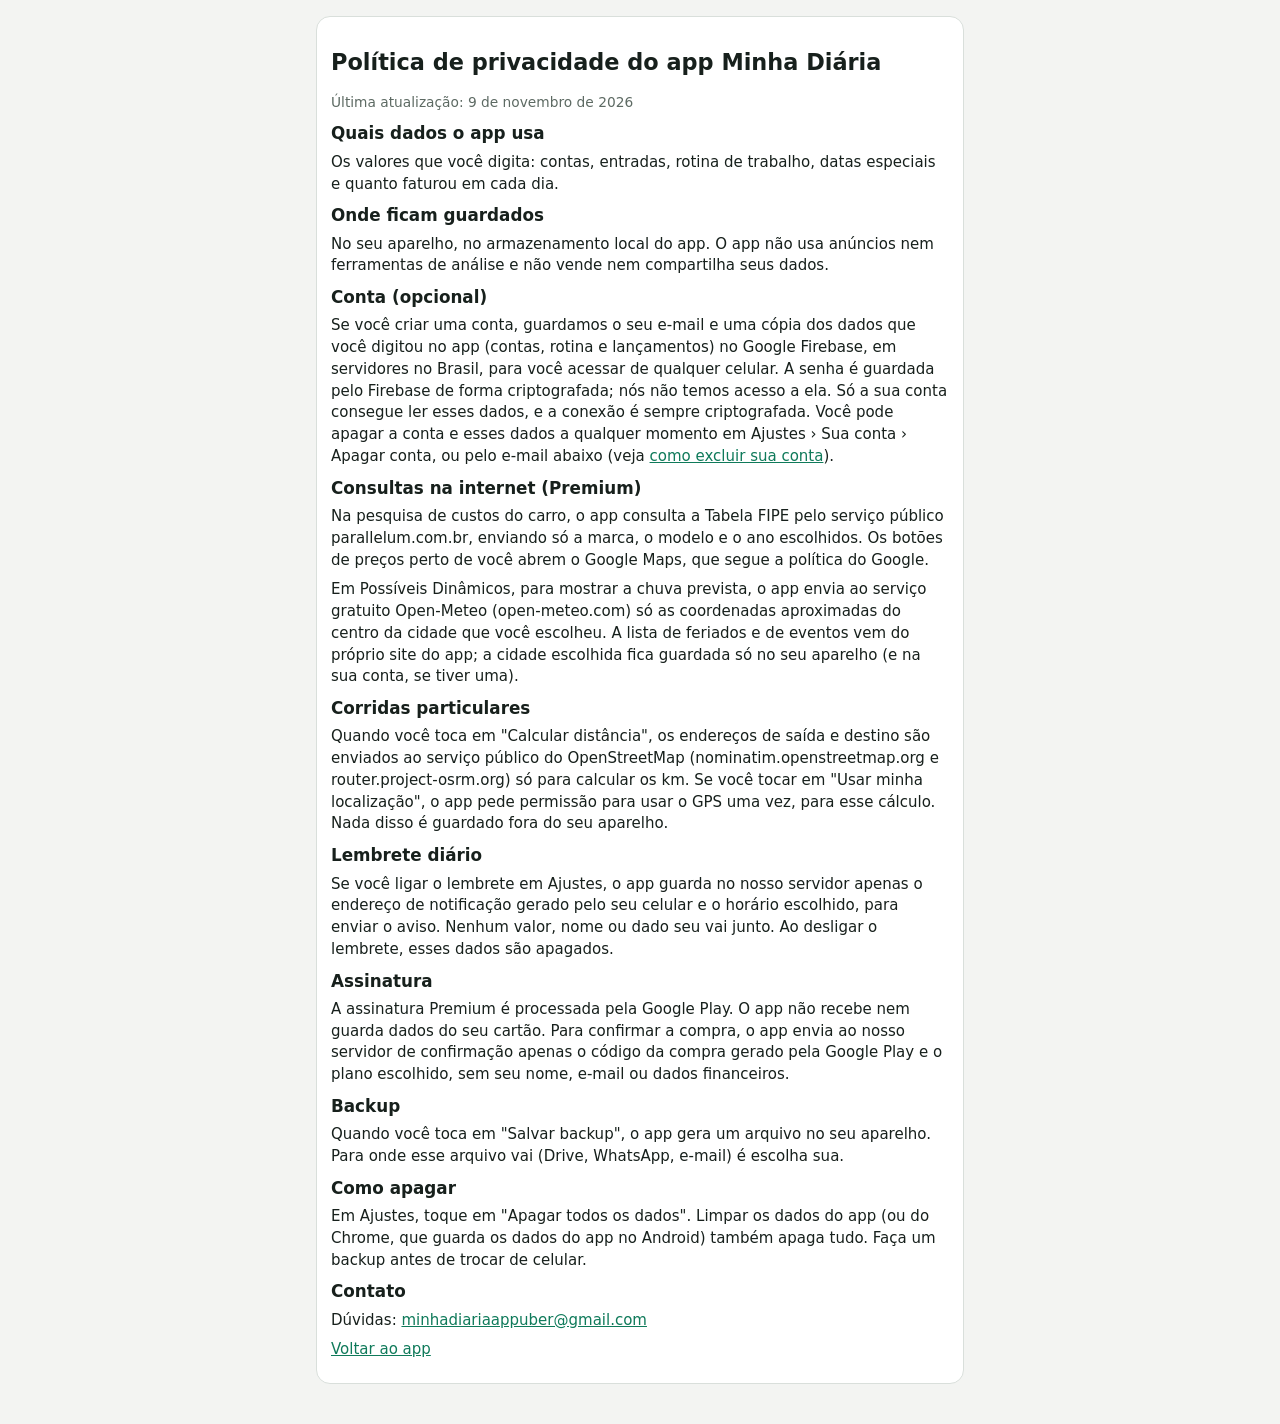
==== commit 50ced5a6: "Feriados e Possíveis Dinâmicos (Premium); horas por dia e gasto por km calculado na configuração Co-" ====
--- a/privacidade.html
+++ b/privacidade.html
@@ -20,6 +20,7 @@
 <p>Se você criar uma conta, guardamos o seu e-mail e uma cópia dos dados que você digitou no app (contas, rotina e lançamentos) no Google Firebase, em servidores no Brasil, para você acessar de qualquer celular. A senha é guardada pelo Firebase de forma criptografada; nós não temos acesso a ela. Só a sua conta consegue ler esses dados, e a conexão é sempre criptografada. Você pode apagar a conta e esses dados a qualquer momento em Ajustes › Sua conta › Apagar conta, ou pelo e-mail abaixo (veja <a href="excluir-conta.html">como excluir sua conta</a>).</p>
 <h2>Consultas na internet (Premium)</h2>
 <p>Na pesquisa de custos do carro, o app consulta a Tabela FIPE pelo serviço público parallelum.com.br, enviando só a marca, o modelo e o ano escolhidos. Os botões de preços perto de você abrem o Google Maps, que segue a política do Google.</p>
+<p>Em Possíveis Dinâmicos, para mostrar a chuva prevista, o app envia ao serviço gratuito Open-Meteo (open-meteo.com) só as coordenadas aproximadas do centro da cidade que você escolheu. A lista de feriados e de eventos vem do próprio site do app; a cidade escolhida fica guardada só no seu aparelho (e na sua conta, se tiver uma).</p>
 <h2>Corridas particulares</h2>
 <p>Quando você toca em "Calcular distância", os endereços de saída e destino são enviados ao serviço público do OpenStreetMap (nominatim.openstreetmap.org e router.project-osrm.org) só para calcular os km. Se você tocar em "Usar minha localização", o app pede permissão para usar o GPS uma vez, para esse cálculo. Nada disso é guardado fora do seu aparelho.</p>
 <h2>Lembrete diário</h2>
--- a/styles.css
+++ b/styles.css
@@ -353,3 +353,22 @@
 body.dev .pro-card>h2::after,body.dev .pro-card h3::after,body.dev .pro-card .h-row h2::after{content:"PRO";font-size:.62rem;font-weight:800;background:var(--gold-bg);color:var(--gold);padding:1px 5px;border-radius:4px;margin-left:6px;vertical-align:middle}
 .danger-t{color:var(--bad)!important;border-color:var(--bad)!important}
 .btn.wide{width:100%}
+
+/* configuração: separação entre os itens e os valores; horas por dia */
+.wz-sep{margin:6px 0 0;padding-top:12px;border-top:1px solid var(--line);font-weight:600;font-size:.9rem;color:var(--muted)}
+.wz-dias{display:grid;gap:8px;margin-top:4px}
+.wz-dias>.btn{justify-self:start}
+/* feriados e possíveis dinâmicos */
+.cid-sel{display:grid;grid-template-columns:90px 1fr;gap:8px}
+.cid-atual{display:flex;flex-wrap:wrap;gap:6px;align-items:center}
+.linkbtn{background:none;border:0;padding:0;color:var(--accent);font:inherit;font-weight:600;text-decoration:underline;cursor:pointer}
+.fer-lista,.din-lista{display:grid;gap:8px;margin:8px 0}
+.fer,.din{display:grid;grid-template-columns:58px minmax(0,1fr) auto;gap:10px;align-items:center;padding:10px;border:1px solid var(--line);border-radius:12px}
+.fer.on{border-color:var(--accent);background:var(--accent-soft)}
+.fer-d{display:grid;text-align:center;line-height:1.15}.fer-d small,.fer-t small{color:var(--muted);font-size:.8rem}
+.fer-t{display:grid;gap:2px;min-width:0}.fer-t b{overflow-wrap:anywhere}
+.tag{display:inline-block;font-size:.7rem;font-weight:700;padding:1px 6px;border-radius:6px;background:var(--chip);color:var(--fg)}
+.tag.t-est{background:var(--warn-bg);color:var(--warn)}.tag.t-mun{background:var(--good-bg);color:var(--good)}.tag.t-fac{background:var(--chip);color:var(--muted)}
+.din.t-chuva{border-left:4px solid var(--accent)}.din.t-fer{border-left:4px solid var(--warn)}.din.t-cid,.din.t-nac{border-left:4px solid var(--gold)}
+.fonte{font-size:.78rem}
+.wz-dias .stepper{display:grid;grid-template-columns:48px 1fr;align-items:center;gap:8px}.wz-dias .st-rot{margin:0;font-weight:600}
